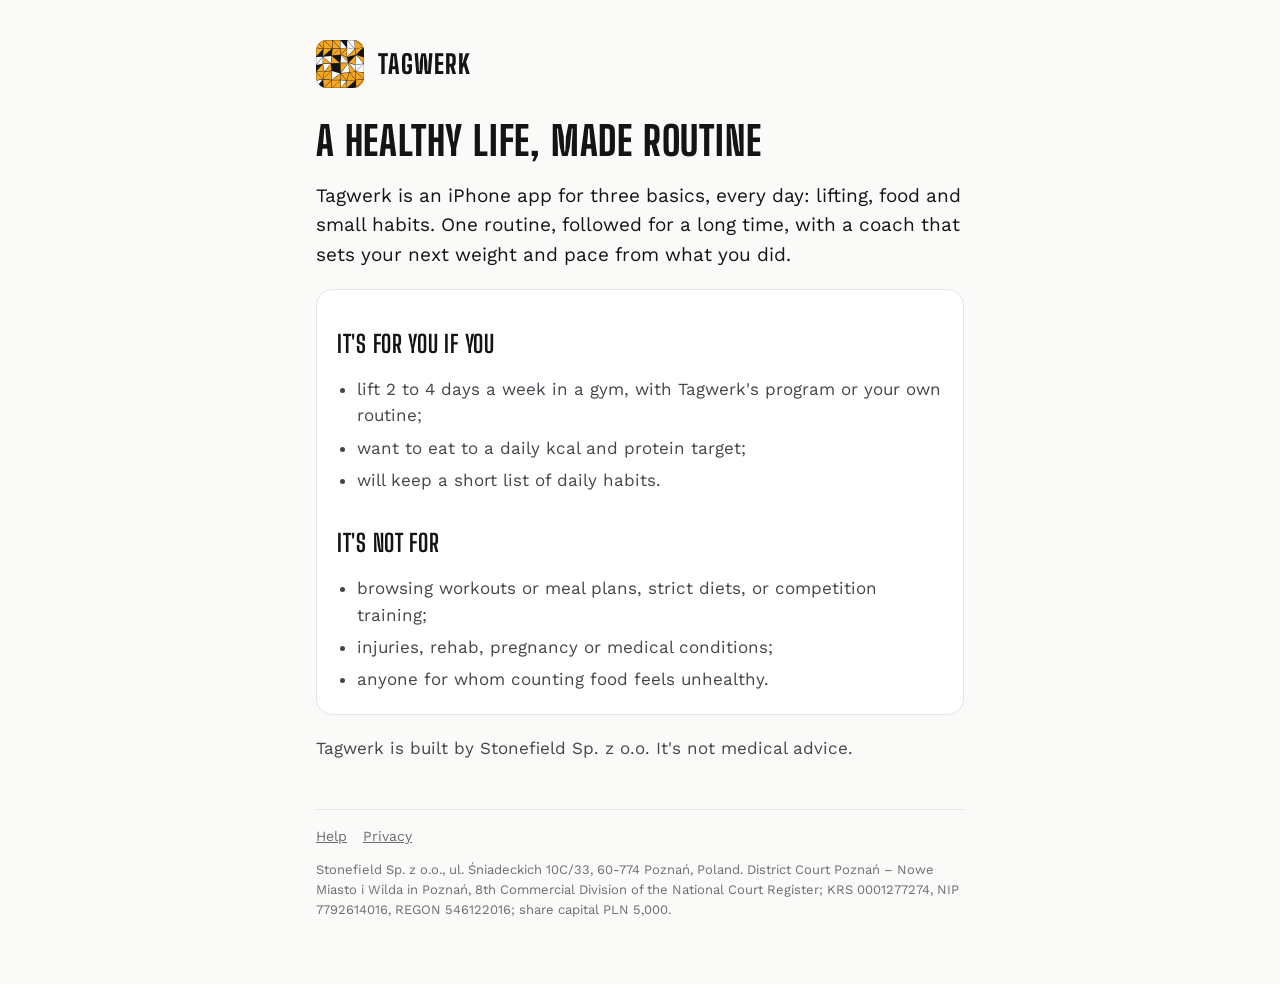
==== index.html @ bb13a674 "Update pages" ====
<!doctype html>
<html lang="en">
<head>
<meta charset="utf-8">
<meta name="viewport" content="width=device-width, initial-scale=1">
<title>Tagwerk</title>
<meta name="description" content="One routine for lifting, food and daily habits, with a coach that explains its numbers. iPhone.">
<link rel="icon" href="icon.svg">
<link rel="preconnect" href="https://fonts.googleapis.com">
<link href="https://fonts.googleapis.com/css2?family=Big+Shoulders+Display:wght@700;800&family=Work+Sans:wght@400;600&display=swap" rel="stylesheet">
<link rel="stylesheet" href="style.css">
</head>
<body>
<main>
<header><img src="icon.svg" alt=""><a href="./">Tagwerk</a></header>

<h1>A healthy life, made routine</h1>
<p class="lead">Tagwerk is an iPhone app for three basics, every day: lifting, food and small habits. One routine,
followed for a long time, with a coach that sets your next weight and pace from what you did.</p>

<div class="card">
<h2>It's for you if you</h2>
<ul>
  <li>lift 2 to 4 days a week in a gym, with Tagwerk's program or your own routine;</li>
  <li>want to eat to a daily kcal and protein target;</li>
  <li>will keep a short list of daily habits.</li>
</ul>
<h2>It's not for</h2>
<ul>
  <li>browsing workouts or meal plans, strict diets, or competition training;</li>
  <li>injuries, rehab, pregnancy or medical conditions;</li>
  <li>anyone for whom counting food feels unhealthy.</li>
</ul>
</div>

<p>Tagwerk is built by Stonefield Sp. z o.o. It's not medical advice.</p>

<footer><a href="help.html">Help</a><a href="privacy.html">Privacy</a><p>Stonefield Sp. z o.o., ul. Śniadeckich 10C/33, 60-774 Poznań, Poland. District Court Poznań – Nowe Miasto i Wilda in Poznań, 8th Commercial Division of the National Court Register; KRS 0001277274, NIP 7792614016, REGON 546122016; share capital PLN 5,000.</p></footer>
</main>
</body>
</html>
---- style.css ----
/* Tagwerk's web pages (9 Nov 2026): amber is the brand, everything else grey, dark background (brand.md). */
:root {
  --bg: #141416; --card: #1c1c1f; --ink: #f2f2f3; --soft: #b9b9bf; --faint: #85858c; --line: #2c2c31; --amber: #f5a623;
}
@media (prefers-color-scheme: light) {
  :root { --bg: #fafaf9; --card: #ffffff; --ink: #141416; --soft: #45454b; --faint: #6c6c73; --line: #e4e4e7; --amber: #b8730a; }
}
* { box-sizing: border-box; }
html { -webkit-text-size-adjust: 100%; }
body {
  margin: 0; background: var(--bg); color: var(--ink);
  font: 17px/1.55 "Work Sans", -apple-system, BlinkMacSystemFont, "Helvetica Neue", sans-serif;
}
main { max-width: 680px; margin: 0 auto; padding: 40px 16px 64px; }
header { display: flex; align-items: center; gap: 14px; margin-bottom: 32px; }
header img { width: 48px; height: 48px; border-radius: 11px; }
header a { color: var(--ink); text-decoration: none; font: 800 26px/1 "Big Shoulders Display", sans-serif; letter-spacing: .04em; text-transform: uppercase; }
h1 { font: 800 40px/1.05 "Big Shoulders Display", sans-serif; text-transform: uppercase; letter-spacing: .02em; margin: 0 0 8px; }
h2 { font: 700 24px/1.2 "Big Shoulders Display", sans-serif; text-transform: uppercase; letter-spacing: .03em; margin: 36px 0 8px; }
p, li { color: var(--soft); }
strong { color: var(--ink); font-weight: 600; }
ul { padding-left: 20px; }
li { margin: 6px 0; }
a { color: var(--amber); }
.date { color: var(--faint); font-size: 14px; margin: 0 0 24px; }
.lead { font-size: 19px; color: var(--ink); }
.card { background: var(--card); border: 1px solid var(--line); border-radius: 16px; padding: 4px 20px; margin: 20px 0; }
footer { margin-top: 48px; padding-top: 16px; border-top: 1px solid var(--line); color: var(--faint); font-size: 14px; }
footer a { color: var(--faint); margin-right: 16px; }
footer p { color: var(--faint); font-size: 13px; margin: 12px 0 0; }
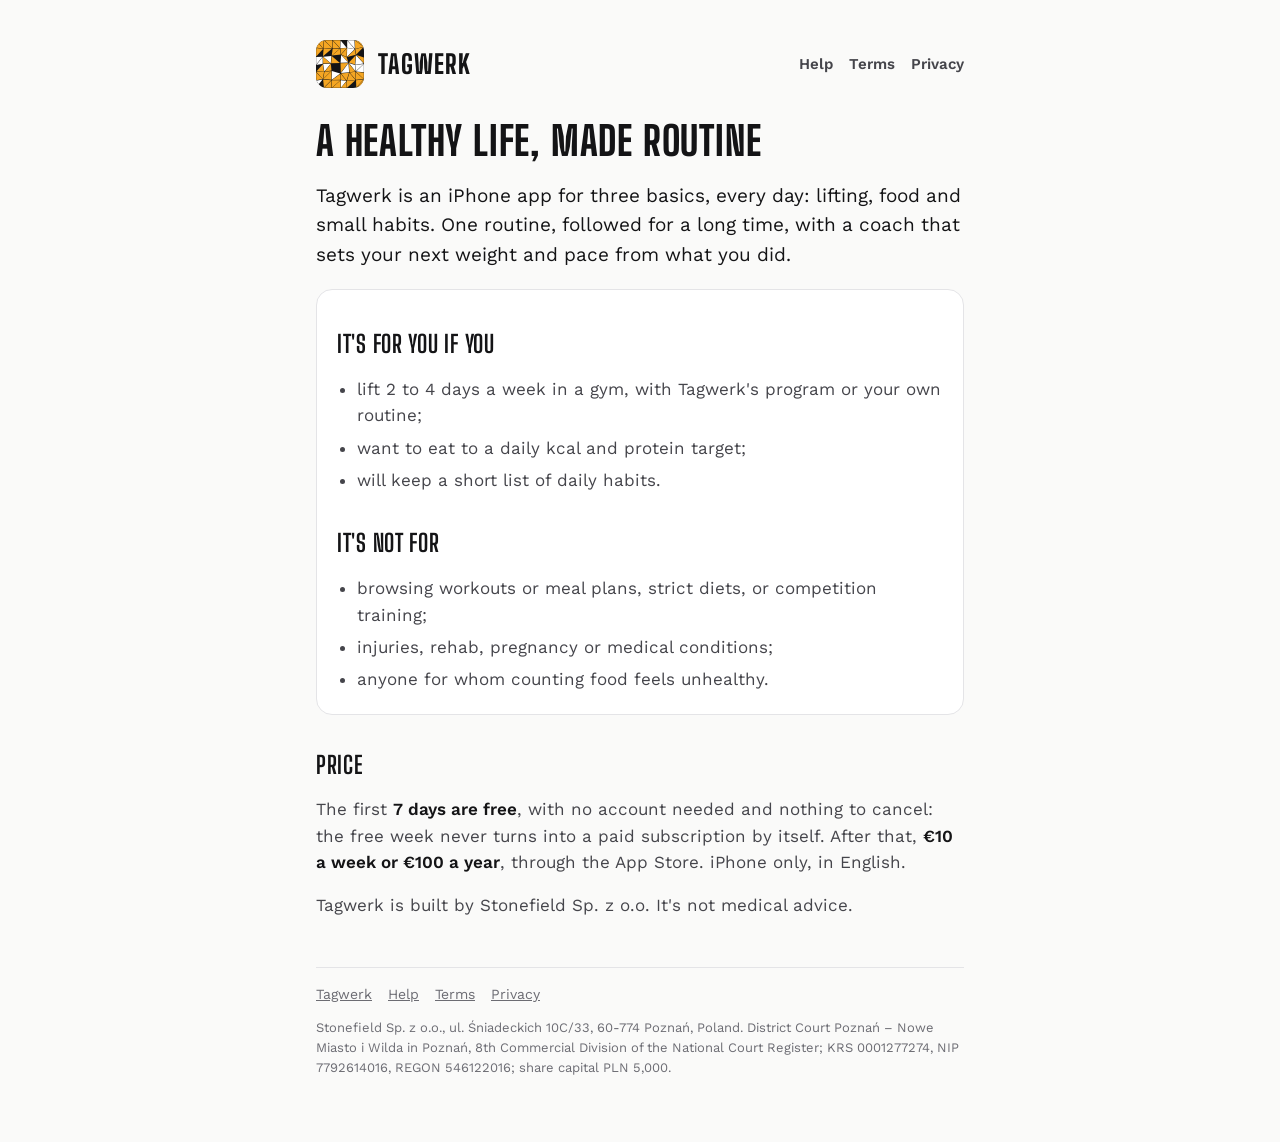
==== commit 667a8eb1: "Update pages" ====
--- a/index.html
+++ b/index.html
@@ -12,7 +12,7 @@
 </head>
 <body>
 <main>
-<header><img src="icon.svg" alt=""><a href="./">Tagwerk</a></header>
+<header><img src="icon.svg" alt=""><a href="./">Tagwerk</a><nav><a href="help.html">Help</a><a href="terms.html">Terms</a><a href="privacy.html">Privacy</a></nav></header>
 
 <h1>A healthy life, made routine</h1>
 <p class="lead">Tagwerk is an iPhone app for three basics, every day: lifting, food and small habits. One routine,
@@ -33,9 +33,14 @@
 </ul>
 </div>
 
+<h2>Price</h2>
+<p>The first <strong>7 days are free</strong>, with no account needed and nothing to cancel: the free week never turns
+into a paid subscription by itself. After that, <strong>€10 a week or €100 a year</strong>, through the App Store. iPhone
+only, in English.</p>
+
 <p>Tagwerk is built by Stonefield Sp. z o.o. It's not medical advice.</p>
 
-<footer><a href="help.html">Help</a><a href="privacy.html">Privacy</a><p>Stonefield Sp. z o.o., ul. Śniadeckich 10C/33, 60-774 Poznań, Poland. District Court Poznań – Nowe Miasto i Wilda in Poznań, 8th Commercial Division of the National Court Register; KRS 0001277274, NIP 7792614016, REGON 546122016; share capital PLN 5,000.</p></footer>
+<footer><a href="./">Tagwerk</a><a href="help.html">Help</a><a href="terms.html">Terms</a><a href="privacy.html">Privacy</a><p>Stonefield Sp. z o.o., ul. Śniadeckich 10C/33, 60-774 Poznań, Poland. District Court Poznań – Nowe Miasto i Wilda in Poznań, 8th Commercial Division of the National Court Register; KRS 0001277274, NIP 7792614016, REGON 546122016; share capital PLN 5,000.</p></footer>
 </main>
 </body>
 </html>
--- a/style.css
+++ b/style.css
@@ -12,9 +12,12 @@
   font: 17px/1.55 "Work Sans", -apple-system, BlinkMacSystemFont, "Helvetica Neue", sans-serif;
 }
 main { max-width: 680px; margin: 0 auto; padding: 40px 16px 64px; }
-header { display: flex; align-items: center; gap: 14px; margin-bottom: 32px; }
+header { display: flex; flex-wrap: wrap; align-items: center; gap: 14px; margin-bottom: 32px; }
 header img { width: 48px; height: 48px; border-radius: 11px; }
-header a { color: var(--ink); text-decoration: none; font: 800 26px/1 "Big Shoulders Display", sans-serif; letter-spacing: .04em; text-transform: uppercase; }
+header nav { margin-left: auto; display: flex; gap: 16px; }
+header nav a { color: var(--soft); text-decoration: none; font: 600 15px/1 "Work Sans", sans-serif; }
+header nav a[aria-current] { color: var(--amber); }
+header > a { color: var(--ink); text-decoration: none; font: 800 26px/1 "Big Shoulders Display", sans-serif; letter-spacing: .04em; text-transform: uppercase; }
 h1 { font: 800 40px/1.05 "Big Shoulders Display", sans-serif; text-transform: uppercase; letter-spacing: .02em; margin: 0 0 8px; }
 h2 { font: 700 24px/1.2 "Big Shoulders Display", sans-serif; text-transform: uppercase; letter-spacing: .03em; margin: 36px 0 8px; }
 p, li { color: var(--soft); }
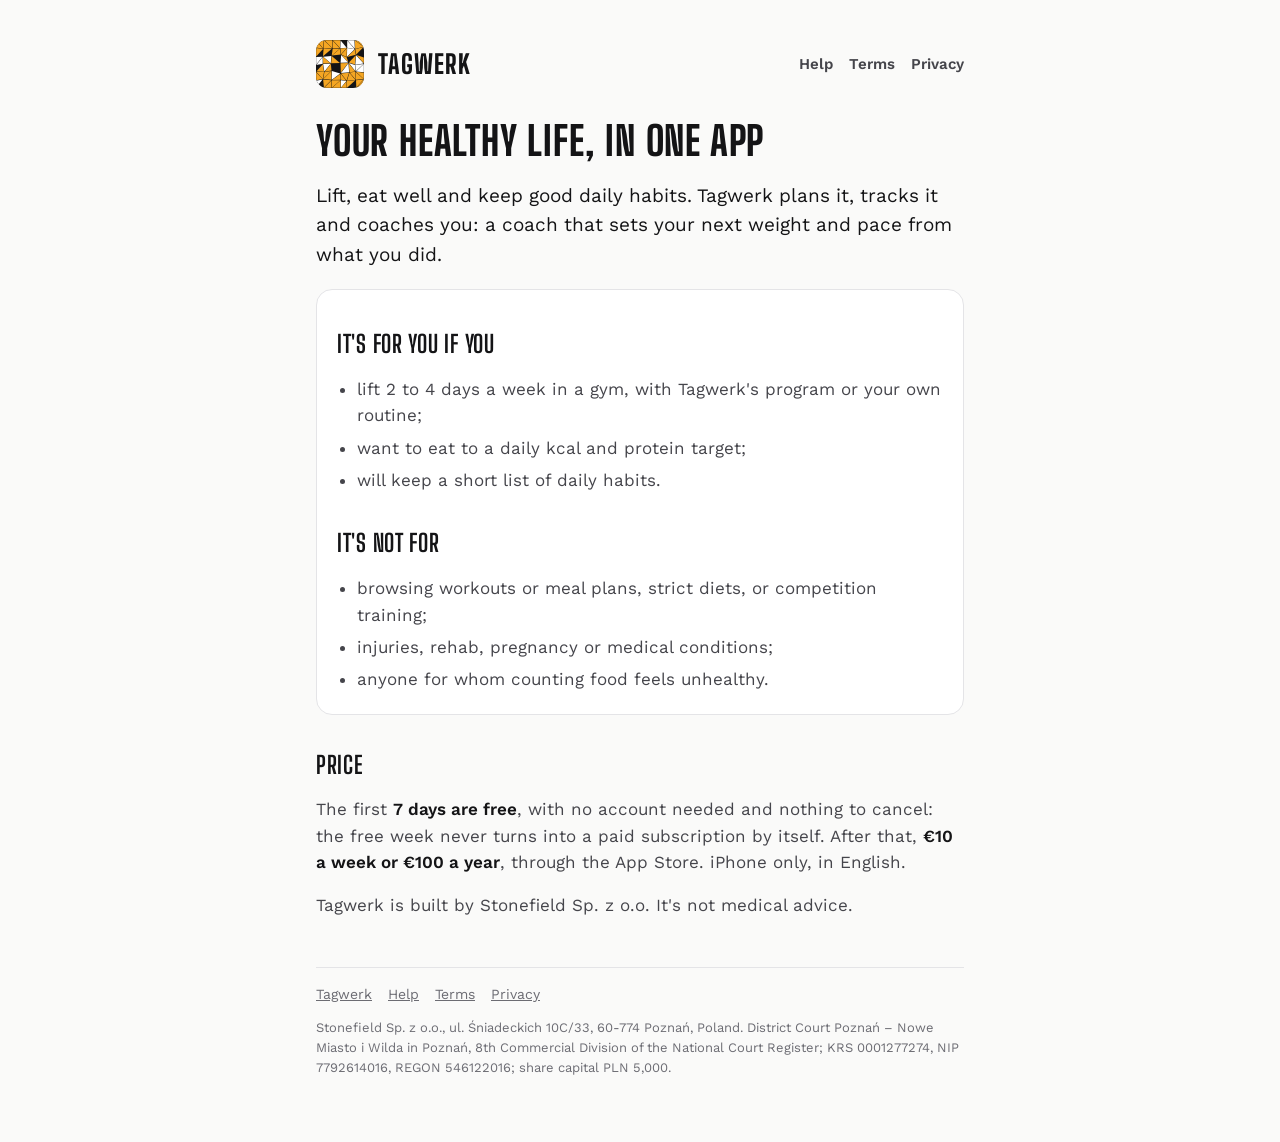
==== commit 9d7a9673: "Update pages" ====
--- a/index.html
+++ b/index.html
@@ -14,9 +14,9 @@
 <main>
 <header><img src="icon.svg" alt=""><a href="./">Tagwerk</a><nav><a href="help.html">Help</a><a href="terms.html">Terms</a><a href="privacy.html">Privacy</a></nav></header>
 
-<h1>A healthy life, made routine</h1>
-<p class="lead">Tagwerk is an iPhone app for three basics, every day: lifting, food and small habits. One routine,
-followed for a long time, with a coach that sets your next weight and pace from what you did.</p>
+<h1>Your healthy life, in one app</h1>
+<p class="lead">Lift, eat well and keep good daily habits. Tagwerk plans it, tracks it and coaches you: a coach that
+sets your next weight and pace from what you did.</p>
 
 <div class="card">
 <h2>It's for you if you</h2>
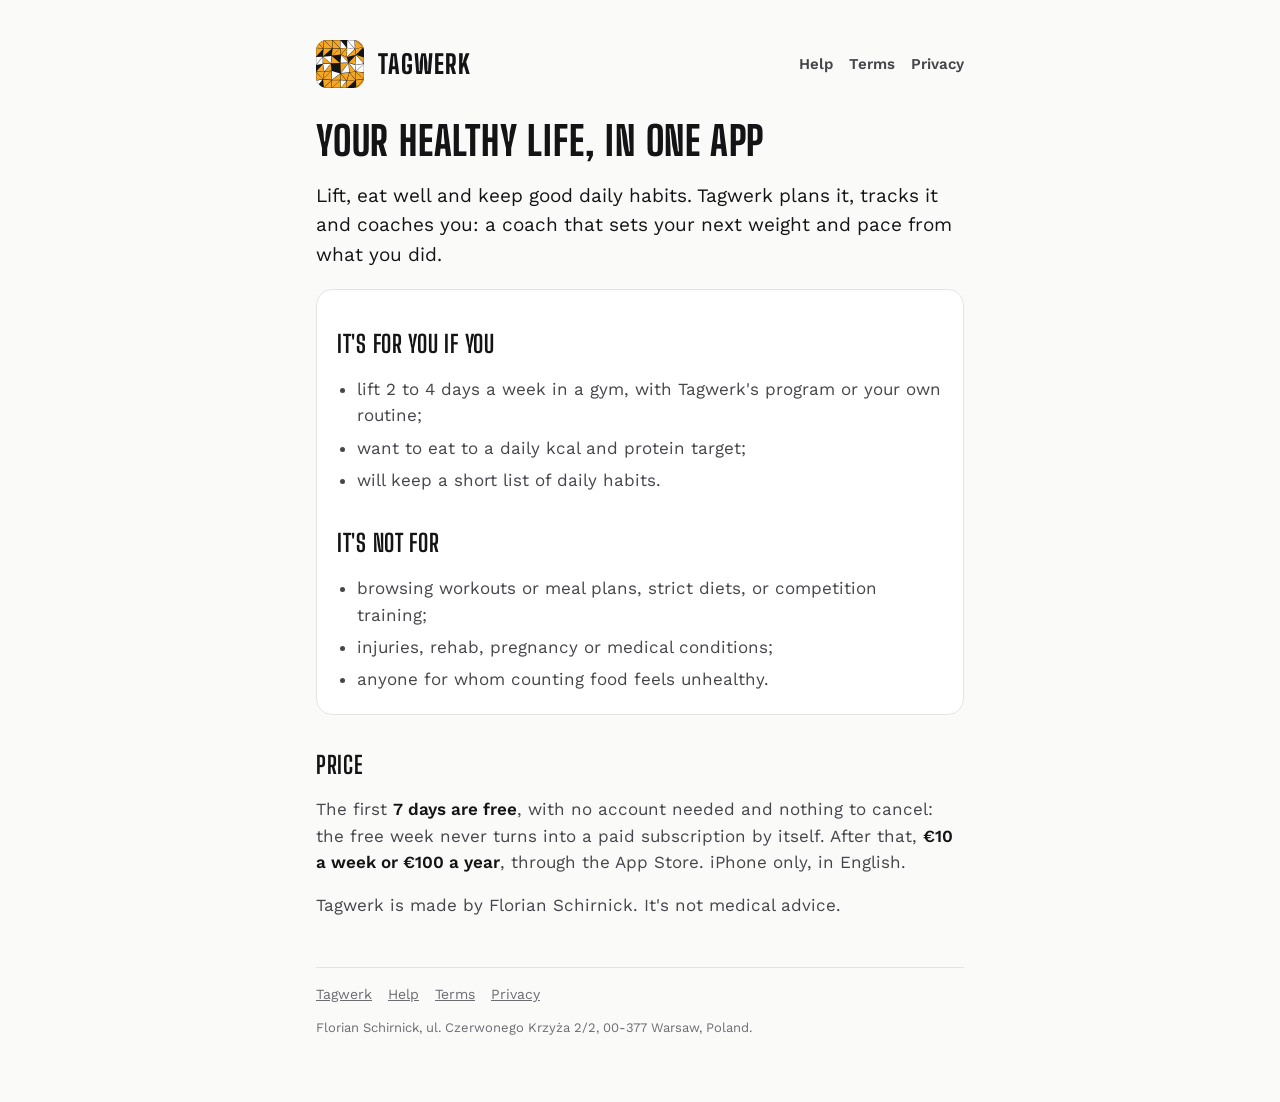
==== commit 566f6d06: "Update pages" ====
--- a/index.html
+++ b/index.html
@@ -38,9 +38,9 @@
 into a paid subscription by itself. After that, <strong>€10 a week or €100 a year</strong>, through the App Store. iPhone
 only, in English.</p>
 
-<p>Tagwerk is built by Stonefield Sp. z o.o. It's not medical advice.</p>
+<p>Tagwerk is made by Florian Schirnick. It's not medical advice.</p>
 
-<footer><a href="./">Tagwerk</a><a href="help.html">Help</a><a href="terms.html">Terms</a><a href="privacy.html">Privacy</a><p>Stonefield Sp. z o.o., ul. Śniadeckich 10C/33, 60-774 Poznań, Poland. District Court Poznań – Nowe Miasto i Wilda in Poznań, 8th Commercial Division of the National Court Register; KRS 0001277274, NIP 7792614016, REGON 546122016; share capital PLN 5,000.</p></footer>
+<footer><a href="./">Tagwerk</a><a href="help.html">Help</a><a href="terms.html">Terms</a><a href="privacy.html">Privacy</a><p>Florian Schirnick, ul. Czerwonego Krzyża 2/2, 00-377 Warsaw, Poland.</p></footer>
 </main>
 </body>
 </html>
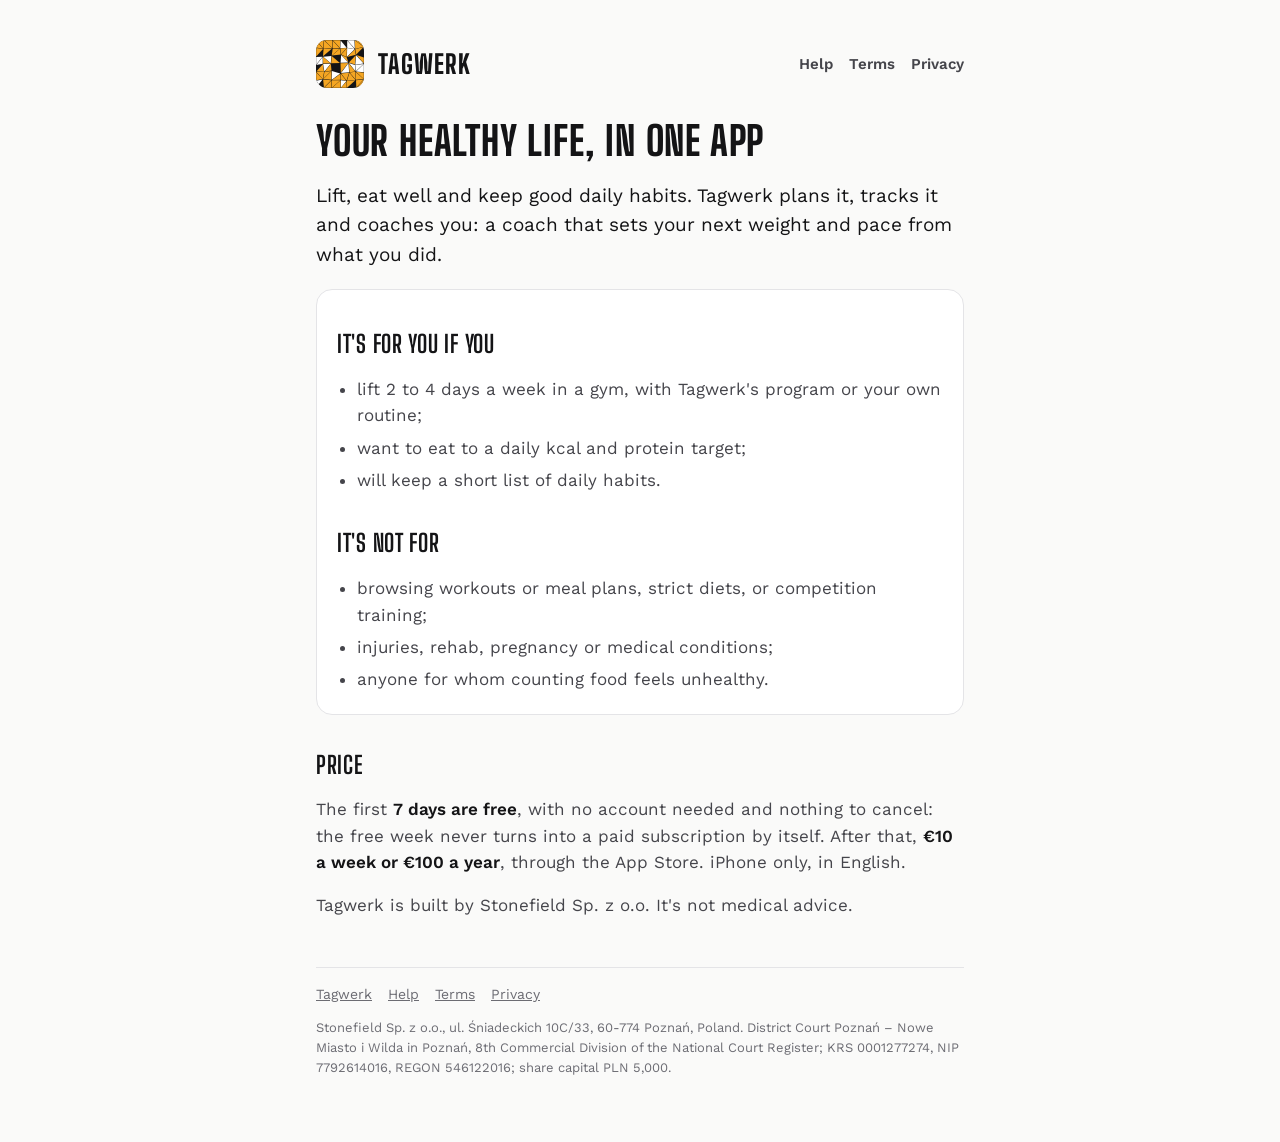
==== commit fdd5e733: "Update pages" ====
--- a/index.html
+++ b/index.html
@@ -38,9 +38,9 @@
 into a paid subscription by itself. After that, <strong>€10 a week or €100 a year</strong>, through the App Store. iPhone
 only, in English.</p>
 
-<p>Tagwerk is made by Florian Schirnick. It's not medical advice.</p>
+<p>Tagwerk is built by Stonefield Sp. z o.o. It's not medical advice.</p>
 
-<footer><a href="./">Tagwerk</a><a href="help.html">Help</a><a href="terms.html">Terms</a><a href="privacy.html">Privacy</a><p>Florian Schirnick, ul. Czerwonego Krzyża 2/2, 00-377 Warsaw, Poland.</p></footer>
+<footer><a href="./">Tagwerk</a><a href="help.html">Help</a><a href="terms.html">Terms</a><a href="privacy.html">Privacy</a><p>Stonefield Sp. z o.o., ul. Śniadeckich 10C/33, 60-774 Poznań, Poland. District Court Poznań – Nowe Miasto i Wilda in Poznań, 8th Commercial Division of the National Court Register; KRS 0001277274, NIP 7792614016, REGON 546122016; share capital PLN 5,000.</p></footer>
 </main>
 </body>
 </html>
